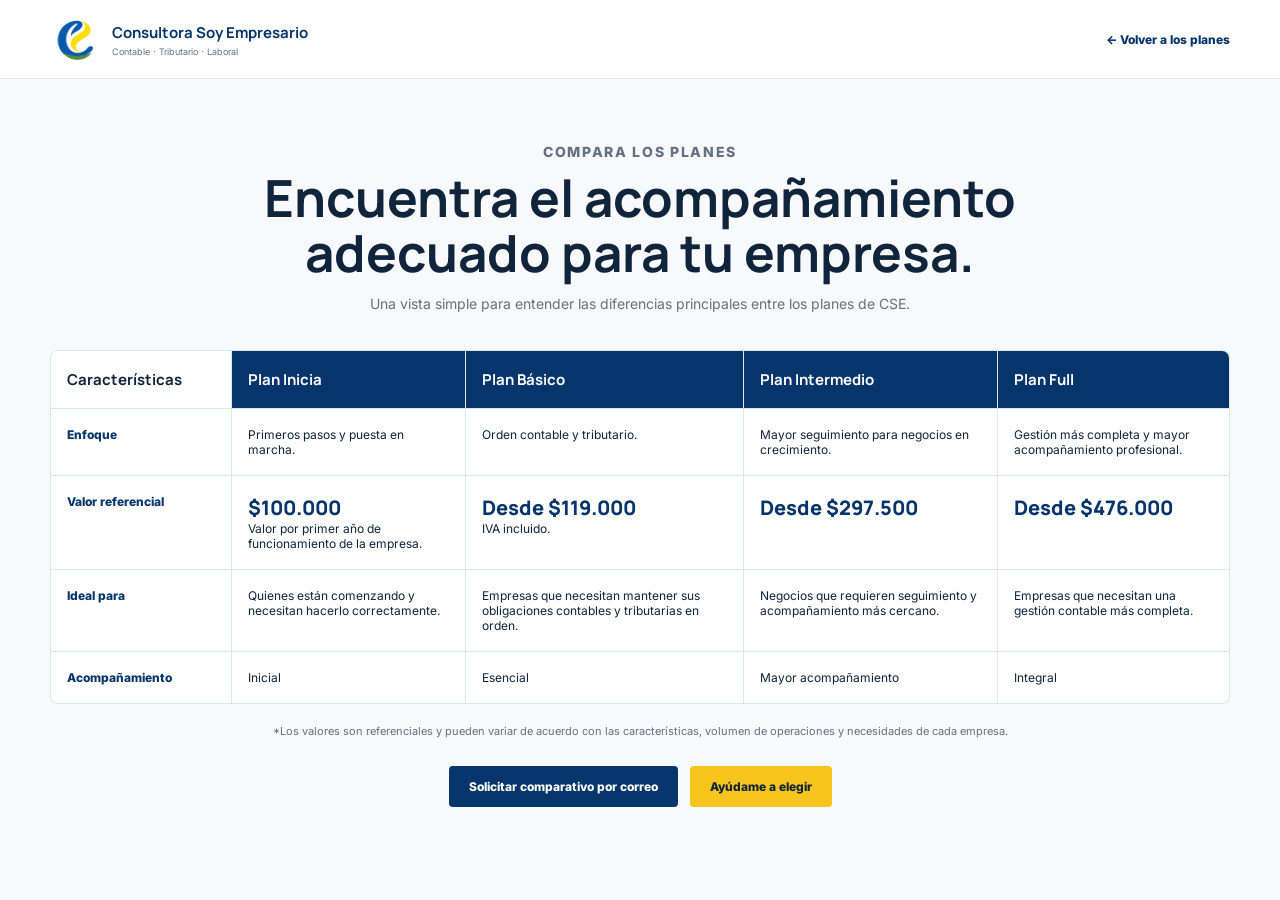
==== comparar-planes.html @ 4777a529 "Crea página de comparación de planes" ====
<!doctype html><html lang="es"><head><meta charset="utf-8"><meta name="viewport" content="width=device-width,initial-scale=1"><meta name="description" content="Comparación de planes de Consultora Soy Empresario."><title>Comparar planes | Consultora Soy Empresario</title><link rel="preconnect" href="https://fonts.googleapis.com"><link rel="preconnect" href="https://fonts.gstatic.com" crossorigin><link href="https://fonts.googleapis.com/css2?family=Inter:wght@400;500;600;700;800&family=Manrope:wght@500;600;700;800&display=swap" rel="stylesheet"><style>:root{--navy:#06356b;--blue:#176db4;--yellow:#f7c51d;--green:#27a457;--ink:#10243b;--muted:#657180;--soft:#f7f9fb;--line:#dfe5eb}*{box-sizing:border-box}body{margin:0;font-family:Inter,sans-serif;color:var(--ink);background:var(--soft)}a{text-decoration:none;color:inherit}.wrap{width:min(1180px,calc(100% - 40px));margin:auto}header{background:#fff;border-bottom:1px solid var(--line)}.nav{min-height:78px;display:flex;align-items:center;justify-content:space-between;gap:20px}.brand{display:flex;align-items:center;gap:10px}.brand img{width:52px;height:52px;object-fit:contain}.brand span{display:flex;flex-direction:column}.brand strong{font-family:Manrope,sans-serif;color:var(--navy);font-size:15px}.brand small{font-size:9px;color:var(--muted);margin-top:3px}.back{font-size:12px;font-weight:800;color:var(--navy)}main{padding:64px 0 80px}.heading{text-align:center;max-width:780px;margin:0 auto 38px}.eyebrow{font-size:10px;font-weight:800;letter-spacing:.12em;color:var(--blue);margin:0 0 10px}.heading h1{font-family:Manrope,sans-serif;font-size:clamp(34px,4vw,52px);line-height:1.08;margin:0 0 14px}.heading p{color:var(--muted);font-size:14px}.table-wrap{overflow:auto;background:#fff;border:1px solid var(--line);border-radius:8px}table{width:100%;border-collapse:collapse;min-width:860px}th,td{padding:18px 16px;border-bottom:1px solid var(--line);border-right:1px solid var(--line);vertical-align:top;font-size:12px}th:last-child,td:last-child{border-right:0}tr:last-child td{border-bottom:0}thead th{background:var(--navy);color:#fff;font-family:Manrope,sans-serif;font-size:15px;text-align:left}thead th:first-child{background:#fff;color:var(--ink)}td:first-child{font-weight:800;color:var(--navy);width:180px}.price{font-family:Manrope,sans-serif;font-size:20px;font-weight:800;color:var(--navy)}.note{font-size:11px;color:var(--muted);margin:20px auto 0;max-width:900px;text-align:center}.actions{display:flex;justify-content:center;gap:12px;margin-top:28px;flex-wrap:wrap}.button{display:inline-flex;align-items:center;justify-content:center;padding:13px 20px;border-radius:4px;background:var(--yellow);font-size:12px;font-weight:800}.button.alt{background:var(--navy);color:#fff}@media(max-width:600px){.brand span{display:none}main{padding:42px 0}.wrap{width:min(100% - 24px,1180px)}} </style></head><body><header><div class="wrap nav"><a class="brand" href="index.html"><img src="assets/brand/IMAGEN%20LOGO%20SIN%20CSE.png" alt="Logo Consultora Soy Empresario"><span><strong>Consultora Soy Empresario</strong><small>Contable · Tributario · Laboral</small></span></a><a class="back" href="index.html#planes">← Volver a los planes</a></div></header><main><div class="wrap"><div class="heading"><p class="eyebrow">COMPARA LOS PLANES</p><h1>Encuentra el acompañamiento adecuado para tu empresa.</h1><p>Una vista simple para entender las diferencias principales entre los planes de CSE.</p></div><div class="table-wrap"><table><thead><tr><th>Características</th><th>Plan Inicia</th><th>Plan Básico</th><th>Plan Intermedio</th><th>Plan Full</th></tr></thead><tbody><tr><td>Enfoque</td><td>Primeros pasos y puesta en marcha.</td><td>Orden contable y tributario.</td><td>Mayor seguimiento para negocios en crecimiento.</td><td>Gestión más completa y mayor acompañamiento profesional.</td></tr><tr><td>Valor referencial</td><td><span class="price">$100.000</span><br>Valor por primer año de funcionamiento de la empresa.</td><td><span class="price">Desde $119.000</span><br>IVA incluido.</td><td><span class="price">Desde $297.500</span></td><td><span class="price">Desde $476.000</span></td></tr><tr><td>Ideal para</td><td>Quienes están comenzando y necesitan hacerlo correctamente.</td><td>Empresas que necesitan mantener sus obligaciones contables y tributarias en orden.</td><td>Negocios que requieren seguimiento y acompañamiento más cercano.</td><td>Empresas que necesitan una gestión contable más completa.</td></tr><tr><td>Acompañamiento</td><td>Inicial</td><td>Esencial</td><td>Mayor acompañamiento</td><td>Integral</td></tr></tbody></table></div><p class="note">*Los valores son referenciales y pueden variar de acuerdo con las características, volumen de operaciones y necesidades de cada empresa.</p><div class="actions"><a class="button alt" href="mailto:cchamorro@consultorasoyempresario.com?subject=Solicitud%20comparativo%20de%20planes%20CSE&body=Hola%20Carla%2C%20quisiera%20recibir%20por%20correo%20la%20comparaci%C3%B3n%20de%20planes%20de%20CSE%20en%20versi%C3%B3n%20imagen.">Solicitar comparativo por correo</a><a class="button" href="https://wa.me/56933864438?text=Hola%20Carla%2C%20revis%C3%A9%20la%20comparaci%C3%B3n%20de%20planes%20y%20quisiera%20orientaci%C3%B3n%20para%20elegir%20el%20m%C3%A1s%20adecuado%20para%20mi%20empresa." target="_blank" rel="noopener">Ayúdame a elegir</a></div></div></main></body></html>
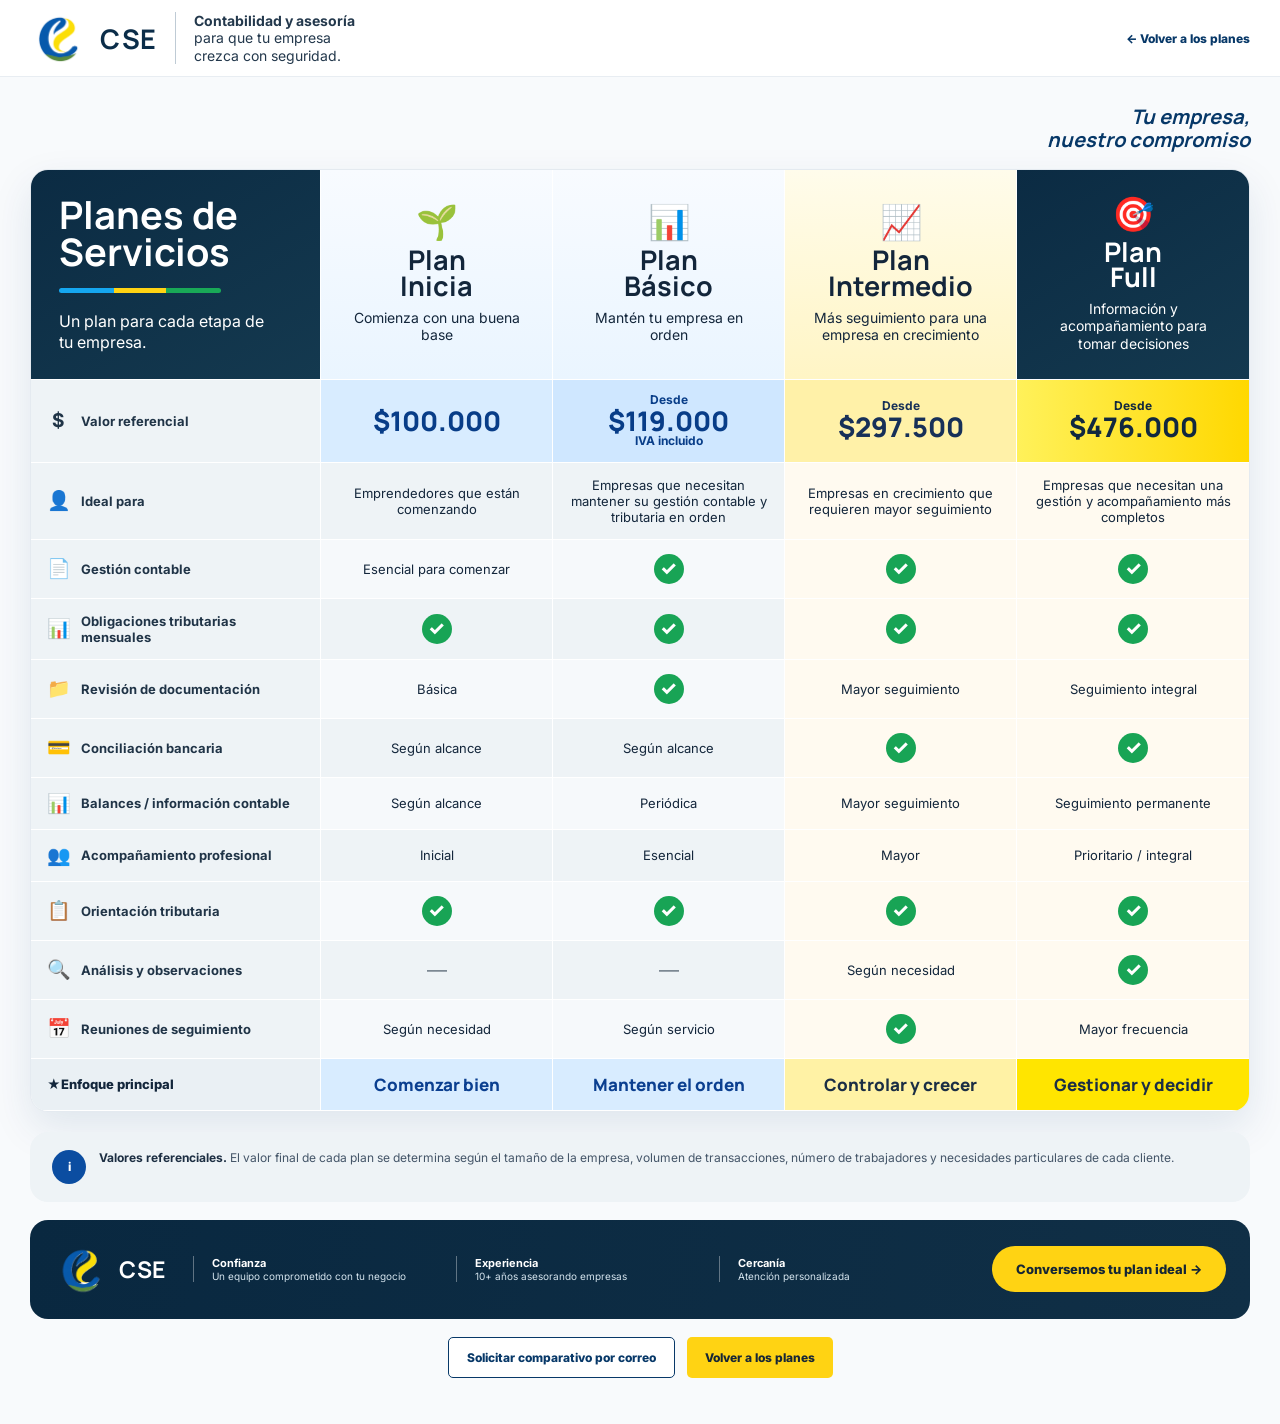
==== commit 34ad822d: "Rediseña comparador de planes según referencia visual" ====
--- a/comparar-planes.html
+++ b/comparar-planes.html
@@ -1 +1 @@
-<!doctype html><html lang="es"><head><meta charset="utf-8"><meta name="viewport" content="width=device-width,initial-scale=1"><meta name="description" content="Comparación de planes de Consultora Soy Empresario."><title>Comparar planes | Consultora Soy Empresario</title><link rel="preconnect" href="https://fonts.googleapis.com"><link rel="preconnect" href="https://fonts.gstatic.com" crossorigin><link href="https://fonts.googleapis.com/css2?family=Inter:wght@400;500;600;700;800&family=Manrope:wght@500;600;700;800&display=swap" rel="stylesheet"><style>:root{--navy:#06356b;--blue:#176db4;--yellow:#f7c51d;--green:#27a457;--ink:#10243b;--muted:#657180;--soft:#f7f9fb;--line:#dfe5eb}*{box-sizing:border-box}body{margin:0;font-family:Inter,sans-serif;color:var(--ink);background:var(--soft)}a{text-decoration:none;color:inherit}.wrap{width:min(1180px,calc(100% - 40px));margin:auto}header{background:#fff;border-bottom:1px solid var(--line)}.nav{min-height:78px;display:flex;align-items:center;justify-content:space-between;gap:20px}.brand{display:flex;align-items:center;gap:10px}.brand img{width:52px;height:52px;object-fit:contain}.brand span{display:flex;flex-direction:column}.brand strong{font-family:Manrope,sans-serif;color:var(--navy);font-size:15px}.brand small{font-size:9px;color:var(--muted);margin-top:3px}.back{font-size:12px;font-weight:800;color:var(--navy)}main{padding:64px 0 80px}.heading{text-align:center;max-width:780px;margin:0 auto 38px}.eyebrow{font-size:10px;font-weight:800;letter-spacing:.12em;color:var(--blue);margin:0 0 10px}.heading h1{font-family:Manrope,sans-serif;font-size:clamp(34px,4vw,52px);line-height:1.08;margin:0 0 14px}.heading p{color:var(--muted);font-size:14px}.table-wrap{overflow:auto;background:#fff;border:1px solid var(--line);border-radius:8px}table{width:100%;border-collapse:collapse;min-width:860px}th,td{padding:18px 16px;border-bottom:1px solid var(--line);border-right:1px solid var(--line);vertical-align:top;font-size:12px}th:last-child,td:last-child{border-right:0}tr:last-child td{border-bottom:0}thead th{background:var(--navy);color:#fff;font-family:Manrope,sans-serif;font-size:15px;text-align:left}thead th:first-child{background:#fff;color:var(--ink)}td:first-child{font-weight:800;color:var(--navy);width:180px}.price{font-family:Manrope,sans-serif;font-size:20px;font-weight:800;color:var(--navy)}.note{font-size:11px;color:var(--muted);margin:20px auto 0;max-width:900px;text-align:center}.actions{display:flex;justify-content:center;gap:12px;margin-top:28px;flex-wrap:wrap}.button{display:inline-flex;align-items:center;justify-content:center;padding:13px 20px;border-radius:4px;background:var(--yellow);font-size:12px;font-weight:800}.button.alt{background:var(--navy);color:#fff}@media(max-width:600px){.brand span{display:none}main{padding:42px 0}.wrap{width:min(100% - 24px,1180px)}} </style></head><body><header><div class="wrap nav"><a class="brand" href="index.html"><img src="assets/brand/IMAGEN%20LOGO%20SIN%20CSE.png" alt="Logo Consultora Soy Empresario"><span><strong>Consultora Soy Empresario</strong><small>Contable · Tributario · Laboral</small></span></a><a class="back" href="index.html#planes">← Volver a los planes</a></div></header><main><div class="wrap"><div class="heading"><p class="eyebrow">COMPARA LOS PLANES</p><h1>Encuentra el acompañamiento adecuado para tu empresa.</h1><p>Una vista simple para entender las diferencias principales entre los planes de CSE.</p></div><div class="table-wrap"><table><thead><tr><th>Características</th><th>Plan Inicia</th><th>Plan Básico</th><th>Plan Intermedio</th><th>Plan Full</th></tr></thead><tbody><tr><td>Enfoque</td><td>Primeros pasos y puesta en marcha.</td><td>Orden contable y tributario.</td><td>Mayor seguimiento para negocios en crecimiento.</td><td>Gestión más completa y mayor acompañamiento profesional.</td></tr><tr><td>Valor referencial</td><td><span class="price">$100.000</span><br>Valor por primer año de funcionamiento de la empresa.</td><td><span class="price">Desde $119.000</span><br>IVA incluido.</td><td><span class="price">Desde $297.500</span></td><td><span class="price">Desde $476.000</span></td></tr><tr><td>Ideal para</td><td>Quienes están comenzando y necesitan hacerlo correctamente.</td><td>Empresas que necesitan mantener sus obligaciones contables y tributarias en orden.</td><td>Negocios que requieren seguimiento y acompañamiento más cercano.</td><td>Empresas que necesitan una gestión contable más completa.</td></tr><tr><td>Acompañamiento</td><td>Inicial</td><td>Esencial</td><td>Mayor acompañamiento</td><td>Integral</td></tr></tbody></table></div><p class="note">*Los valores son referenciales y pueden variar de acuerdo con las características, volumen de operaciones y necesidades de cada empresa.</p><div class="actions"><a class="button alt" href="mailto:cchamorro@consultorasoyempresario.com?subject=Solicitud%20comparativo%20de%20planes%20CSE&body=Hola%20Carla%2C%20quisiera%20recibir%20por%20correo%20la%20comparaci%C3%B3n%20de%20planes%20de%20CSE%20en%20versi%C3%B3n%20imagen.">Solicitar comparativo por correo</a><a class="button" href="https://wa.me/56933864438?text=Hola%20Carla%2C%20revis%C3%A9%20la%20comparaci%C3%B3n%20de%20planes%20y%20quisiera%20orientaci%C3%B3n%20para%20elegir%20el%20m%C3%A1s%20adecuado%20para%20mi%20empresa." target="_blank" rel="noopener">Ayúdame a elegir</a></div></div></main></body></html>+<!doctype html><html lang="es"><head><meta charset="utf-8"><meta name="viewport" content="width=device-width,initial-scale=1"><meta name="description" content="Comparación de planes de Consultora Soy Empresario."><title>Comparar planes | Consultora Soy Empresario</title><link rel="preconnect" href="https://fonts.googleapis.com"><link rel="preconnect" href="https://fonts.gstatic.com" crossorigin><link href="https://fonts.googleapis.com/css2?family=Inter:wght@400;500;600;700;800&family=Manrope:wght@500;600;700;800&display=swap" rel="stylesheet"><style>:root{--navy:#073868;--navy2:#0b2d49;--blue:#1b78c3;--yellow:#ffd313;--green:#18a455;--ink:#13263b;--muted:#657180;--soft:#f4f7fa;--line:#dfe6ec}*{box-sizing:border-box}body{margin:0;font-family:Inter,sans-serif;color:var(--ink);background:#f8fafc}a{text-decoration:none;color:inherit}.wrap{width:min(1220px,calc(100% - 32px));margin:auto}.topbar{background:#fff;border-bottom:1px solid #e8edf2}.nav{min-height:76px;display:flex;align-items:center;justify-content:space-between;gap:20px}.brand{display:flex;align-items:center;gap:12px}.brand img{width:58px;height:58px;object-fit:contain}.brand-copy{display:flex;align-items:center;gap:18px}.brand-copy strong{font-family:Manrope,sans-serif;font-size:27px;color:var(--navy2);letter-spacing:.02em}.tagline{padding-left:18px;border-left:1px solid #bfcbd5;font-size:14px;line-height:1.25;color:#23384c}.back{font-size:12px;font-weight:800;color:var(--navy)}main{padding:28px 0 46px}.hero-line{display:flex;align-items:flex-end;justify-content:space-between;gap:24px;margin-bottom:18px}.hero-line h1{font-family:Manrope,sans-serif;font-size:clamp(34px,4vw,54px);line-height:.98;margin:0;color:#fff}.hero-line p{margin:8px 0 0;color:#eef6fb;max-width:320px;font-size:14px}.quote{font-family:Manrope,sans-serif;font-weight:700;font-size:20px;line-height:1.15;text-align:right;color:var(--navy);font-style:italic}.compare-shell{background:#fff;border-radius:18px;overflow:hidden;box-shadow:0 16px 40px rgba(7,56,104,.10);border:1px solid #e4eaf0}.compare-grid{display:grid;grid-template-columns:290px repeat(4,1fr);min-width:1080px}.cell{padding:14px 16px;border-right:1px solid #fff;border-bottom:1px solid #fff;display:flex;align-items:center;min-height:50px;background:#f6f9fb;font-size:13px}.cell:nth-child(5n){border-right:0}.head-side{background:linear-gradient(150deg,#0b2b43,#14394f);color:#fff;min-height:208px;align-items:flex-start;flex-direction:column;justify-content:center;padding:26px 28px}.head-side h2{font-family:Manrope,sans-serif;font-size:38px;line-height:.98;margin:0 0 18px}.accent-line{height:5px;width:162px;background:linear-gradient(90deg,#15a7f0 0 34%,#ffd313 34% 66%,#19a957 66%);border-radius:4px;margin-bottom:18px}.head-side p{font-size:16px;line-height:1.3;margin:0;max-width:210px}.plan-head{min-height:208px;flex-direction:column;text-align:center;justify-content:center;padding:20px;background:linear-gradient(#f8fbff,#eaf5ff)}.plan-head.intermediate{background:linear-gradient(#fffceb,#fff5c5)}.plan-head.full{background:linear-gradient(150deg,#0b2b43,#14394f);color:#fff}.plan-icon{font-size:34px;line-height:1;margin-bottom:8px}.plan-head h3{font-family:Manrope,sans-serif;font-size:27px;line-height:.95;margin:0 0 10px}.plan-head p{margin:0;font-size:14px;line-height:1.25;max-width:180px}.label{font-weight:700;background:#eef3f6;color:#203447;gap:12px}.label .ico{font-size:19px;width:22px;text-align:center}.value{justify-content:center;text-align:center;font-family:Manrope,sans-serif;font-size:27px;font-weight:800;color:#083d88;background:#d8ecff;line-height:1.05}.value.basic{background:#cfe7ff}.value.intermediate{background:#fff1a8;color:#173058}.value.full{background:linear-gradient(90deg,#fff15a,#ffd800);color:#11283f}.value small{font-family:Inter,sans-serif;font-size:12px;font-weight:700;display:block}.center{text-align:center;justify-content:center}.check{display:inline-grid;place-items:center;width:30px;height:30px;border-radius:50%;background:var(--green);color:#fff;font-size:19px;font-weight:800}.muted-dash{font-size:20px;color:#73808b}.row-alt{background:#eef3f6}.row-warm{background:#fffaf0}.focus-label{font-weight:800;background:#eaf0f4}.focus{justify-content:center;text-align:center;font-family:Manrope,sans-serif;font-size:17px;font-weight:800;background:#d8ecff;color:#0b3f90}.focus.intermediate{background:#fff2a5;color:#1b2e45}.focus.full{background:#ffe500;color:#1b2e45}.scroll{overflow-x:auto}.note-box{margin-top:20px;background:#eef3f6;border-radius:18px;padding:18px 22px;display:flex;align-items:flex-start;gap:13px;font-size:12px;color:#445568}.note-icon{width:34px;height:34px;border-radius:50%;background:#0b4da1;color:#fff;display:grid;place-items:center;font-weight:800;flex:0 0 auto}.note-box strong{color:#1c2e42}.bottom-band{margin-top:18px;background:linear-gradient(100deg,#092840,#102f46);border-radius:18px;padding:22px 24px;color:#fff;display:grid;grid-template-columns:auto 1fr auto;gap:28px;align-items:center}.bottom-brand{display:flex;align-items:center;gap:10px}.bottom-brand img{width:55px;height:55px;object-fit:contain}.bottom-brand b{font-family:Manrope,sans-serif;font-size:23px}.trust{display:grid;grid-template-columns:repeat(3,1fr);gap:18px}.trust div{padding-left:18px;border-left:1px solid rgba(255,255,255,.35)}.trust strong{display:block;font-size:11px}.trust span{display:block;font-size:10px;color:#d5e4ee}.cta{display:inline-flex;align-items:center;justify-content:center;background:var(--yellow);color:#152635;font-weight:800;border-radius:28px;padding:15px 24px;font-size:13px;white-space:nowrap}.actions{display:flex;justify-content:center;gap:12px;margin-top:18px;flex-wrap:wrap}.action{display:inline-flex;align-items:center;justify-content:center;border-radius:5px;padding:12px 18px;font-size:12px;font-weight:800}.action.alt{background:#fff;border:1px solid var(--navy);color:var(--navy)}.action.primary{background:var(--yellow);color:#172636}@media(max-width:900px){.brand-copy .tagline{display:none}.quote{display:none}.bottom-band{grid-template-columns:1fr}.trust{grid-template-columns:1fr}.trust div{border-left:0;padding-left:0}.cta{width:100%}}@media(max-width:600px){.wrap{width:min(100% - 20px,1220px)}.brand-copy strong{font-size:19px}.brand img{width:46px;height:46px}.back{font-size:10px}.head-side h2{font-size:32px}.bottom-band{padding:18px}}</style></head><body><header class="topbar"><div class="wrap nav"><a class="brand" href="index.html"><img src="assets/brand/IMAGEN%20LOGO%20SIN%20CSE.png" alt="Logo Consultora Soy Empresario"><div class="brand-copy"><strong>CSE</strong><span class="tagline"><b>Contabilidad y asesoría</b><br>para que tu empresa<br>crezca con seguridad.</span></div></a><a class="back" href="index.html#planes">← Volver a los planes</a></div></header><main><div class="wrap"><div class="hero-line"><div></div><div class="quote">Tu empresa,<br>nuestro compromiso</div></div><div class="compare-shell"><div class="scroll"><div class="compare-grid"><div class="cell head-side"><h2>Planes de<br>Servicios</h2><div class="accent-line"></div><p>Un plan para cada etapa de tu empresa.</p></div><div class="cell plan-head"><div class="plan-icon">🌱</div><h3>Plan<br>Inicia</h3><p>Comienza con una buena base</p></div><div class="cell plan-head"><div class="plan-icon">📊</div><h3>Plan<br>Básico</h3><p>Mantén tu empresa en orden</p></div><div class="cell plan-head intermediate"><div class="plan-icon">📈</div><h3>Plan<br>Intermedio</h3><p>Más seguimiento para una empresa en crecimiento</p></div><div class="cell plan-head full"><div class="plan-icon">🎯</div><h3>Plan<br>Full</h3><p>Información y acompañamiento para tomar decisiones</p></div><div class="cell label"><span class="ico">$</span>Valor referencial</div><div class="cell value">$100.000</div><div class="cell value basic"><span><small>Desde</small>$119.000<small>IVA incluido</small></span></div><div class="cell value intermediate"><span><small>Desde</small>$297.500</span></div><div class="cell value full"><span><small>Desde</small>$476.000</span></div><div class="cell label row-alt"><span class="ico">👤</span>Ideal para</div><div class="cell center row-alt">Emprendedores que están comenzando</div><div class="cell center row-alt">Empresas que necesitan mantener su gestión contable y tributaria en orden</div><div class="cell center row-warm">Empresas en crecimiento que requieren mayor seguimiento</div><div class="cell center row-warm">Empresas que necesitan una gestión y acompañamiento más completos</div><div class="cell label"><span class="ico">📄</span>Gestión contable</div><div class="cell center">Esencial para comenzar</div><div class="cell center"><span class="check">✓</span></div><div class="cell center row-warm"><span class="check">✓</span></div><div class="cell center row-warm"><span class="check">✓</span></div><div class="cell label row-alt"><span class="ico">📊</span>Obligaciones tributarias mensuales</div><div class="cell center row-alt"><span class="check">✓</span></div><div class="cell center row-alt"><span class="check">✓</span></div><div class="cell center row-warm"><span class="check">✓</span></div><div class="cell center row-warm"><span class="check">✓</span></div><div class="cell label"><span class="ico">📁</span>Revisión de documentación</div><div class="cell center">Básica</div><div class="cell center"><span class="check">✓</span></div><div class="cell center row-warm">Mayor seguimiento</div><div class="cell center row-warm">Seguimiento integral</div><div class="cell label row-alt"><span class="ico">💳</span>Conciliación bancaria</div><div class="cell center row-alt">Según alcance</div><div class="cell center row-alt">Según alcance</div><div class="cell center row-warm"><span class="check">✓</span></div><div class="cell center row-warm"><span class="check">✓</span></div><div class="cell label"><span class="ico">📊</span>Balances / información contable</div><div class="cell center">Según alcance</div><div class="cell center">Periódica</div><div class="cell center row-warm">Mayor seguimiento</div><div class="cell center row-warm">Seguimiento permanente</div><div class="cell label row-alt"><span class="ico">👥</span>Acompañamiento profesional</div><div class="cell center row-alt">Inicial</div><div class="cell center row-alt">Esencial</div><div class="cell center row-warm">Mayor</div><div class="cell center row-warm">Prioritario / integral</div><div class="cell label"><span class="ico">📋</span>Orientación tributaria</div><div class="cell center"><span class="check">✓</span></div><div class="cell center"><span class="check">✓</span></div><div class="cell center row-warm"><span class="check">✓</span></div><div class="cell center row-warm"><span class="check">✓</span></div><div class="cell label row-alt"><span class="ico">🔍</span>Análisis y observaciones</div><div class="cell center row-alt"><span class="muted-dash">—</span></div><div class="cell center row-alt"><span class="muted-dash">—</span></div><div class="cell center row-warm">Según necesidad</div><div class="cell center row-warm"><span class="check">✓</span></div><div class="cell label"><span class="ico">📅</span>Reuniones de seguimiento</div><div class="cell center">Según necesidad</div><div class="cell center">Según servicio</div><div class="cell center row-warm"><span class="check">✓</span></div><div class="cell center row-warm">Mayor frecuencia</div><div class="cell focus-label"><span class="ico">★</span>Enfoque principal</div><div class="cell focus">Comenzar bien</div><div class="cell focus">Mantener el orden</div><div class="cell focus intermediate">Controlar y crecer</div><div class="cell focus full">Gestionar y decidir</div></div></div></div><div class="note-box"><div class="note-icon">i</div><div><strong>Valores referenciales.</strong> El valor final de cada plan se determina según el tamaño de la empresa, volumen de transacciones, número de trabajadores y necesidades particulares de cada cliente.</div></div><div class="bottom-band"><div class="bottom-brand"><img src="assets/brand/IMAGEN%20LOGO%20SIN%20CSE.png" alt="CSE"><b>CSE</b></div><div class="trust"><div><strong>Confianza</strong><span>Un equipo comprometido con tu negocio</span></div><div><strong>Experiencia</strong><span>10+ años asesorando empresas</span></div><div><strong>Cercanía</strong><span>Atención personalizada</span></div></div><a class="cta" href="https://wa.me/56933864438?text=Hola%20Carla%2C%20revis%C3%A9%20la%20comparaci%C3%B3n%20de%20planes%20y%20quisiera%20conversar%20sobre%20cu%C3%A1l%20es%20el%20m%C3%A1s%20adecuado%20para%20mi%20empresa." target="_blank" rel="noopener">Conversemos tu plan ideal →</a></div><div class="actions"><a class="action alt" href="mailto:cchamorro@consultorasoyempresario.com?subject=Solicitud%20comparativo%20de%20planes%20CSE&body=Hola%20Carla%2C%20quisiera%20recibir%20por%20correo%20la%20comparaci%C3%B3n%20de%20planes%20de%20CSE%20en%20versi%C3%B3n%20imagen.">Solicitar comparativo por correo</a><a class="action primary" href="index.html#planes">Volver a los planes</a></div></div></main></body></html>
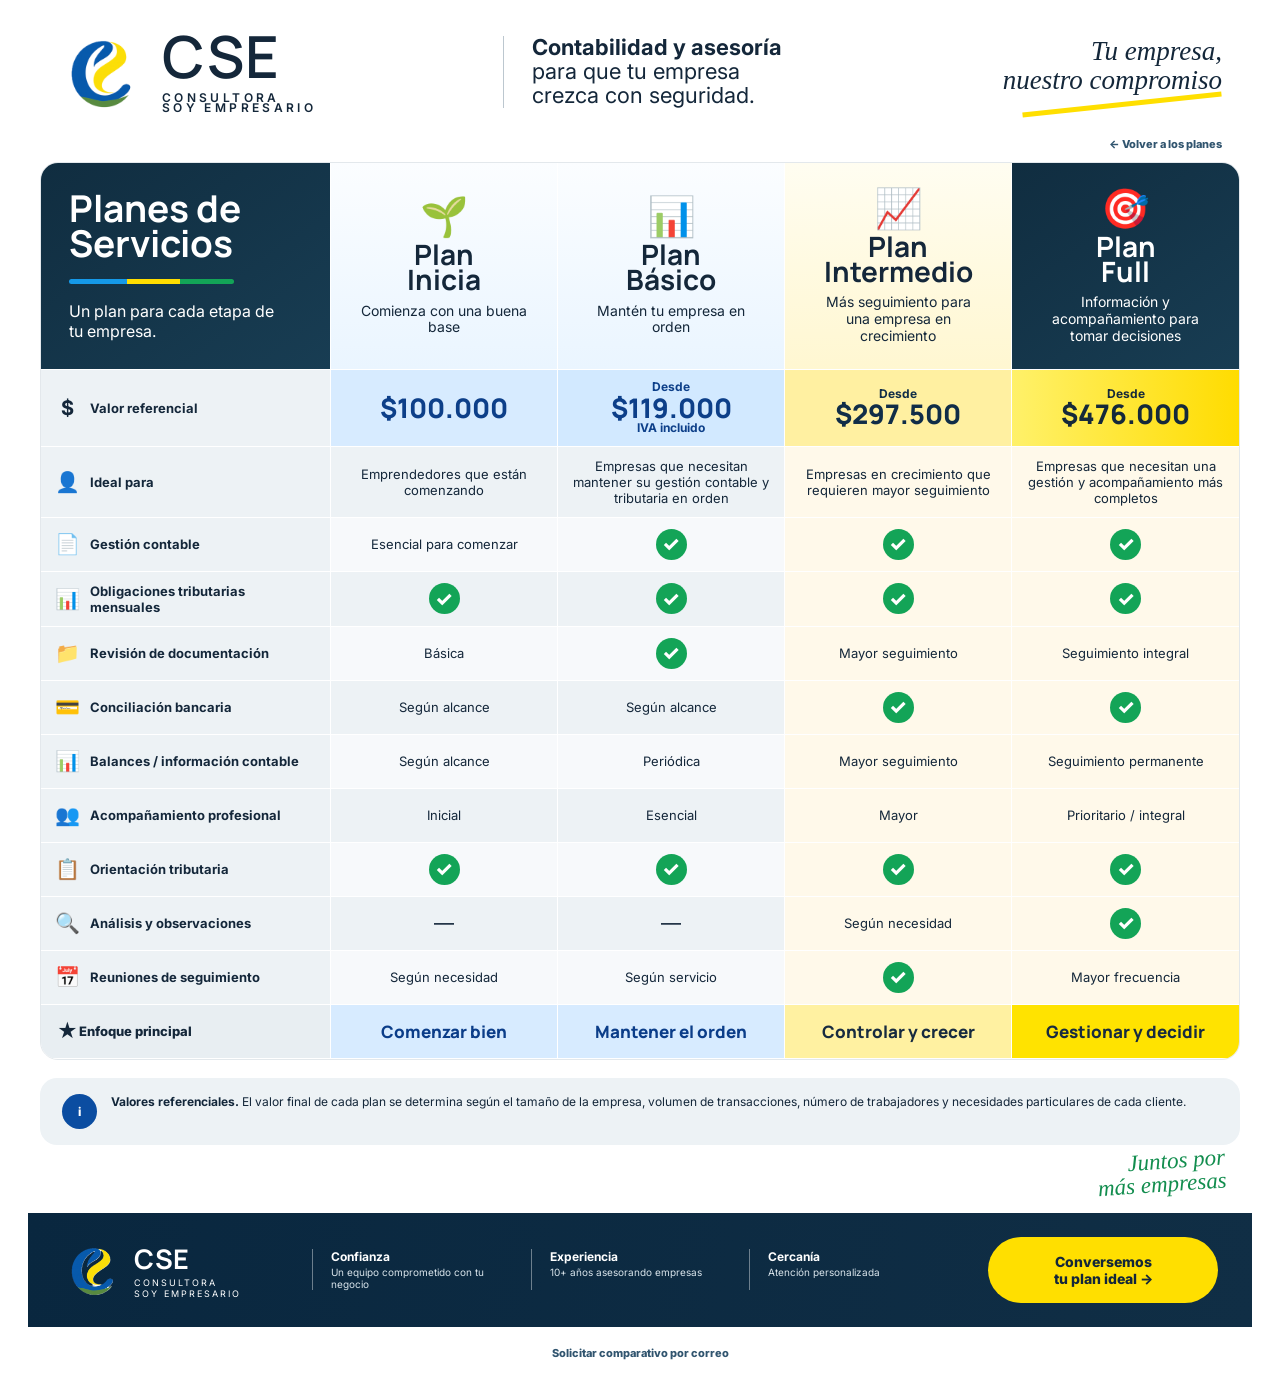
==== commit 4fd0513a: "Ajusta comparador para replicar referencia visual" ====
--- a/comparar-planes.html
+++ b/comparar-planes.html
@@ -1 +1 @@
-<!doctype html><html lang="es"><head><meta charset="utf-8"><meta name="viewport" content="width=device-width,initial-scale=1"><meta name="description" content="Comparación de planes de Consultora Soy Empresario."><title>Comparar planes | Consultora Soy Empresario</title><link rel="preconnect" href="https://fonts.googleapis.com"><link rel="preconnect" href="https://fonts.gstatic.com" crossorigin><link href="https://fonts.googleapis.com/css2?family=Inter:wght@400;500;600;700;800&family=Manrope:wght@500;600;700;800&display=swap" rel="stylesheet"><style>:root{--navy:#073868;--navy2:#0b2d49;--blue:#1b78c3;--yellow:#ffd313;--green:#18a455;--ink:#13263b;--muted:#657180;--soft:#f4f7fa;--line:#dfe6ec}*{box-sizing:border-box}body{margin:0;font-family:Inter,sans-serif;color:var(--ink);background:#f8fafc}a{text-decoration:none;color:inherit}.wrap{width:min(1220px,calc(100% - 32px));margin:auto}.topbar{background:#fff;border-bottom:1px solid #e8edf2}.nav{min-height:76px;display:flex;align-items:center;justify-content:space-between;gap:20px}.brand{display:flex;align-items:center;gap:12px}.brand img{width:58px;height:58px;object-fit:contain}.brand-copy{display:flex;align-items:center;gap:18px}.brand-copy strong{font-family:Manrope,sans-serif;font-size:27px;color:var(--navy2);letter-spacing:.02em}.tagline{padding-left:18px;border-left:1px solid #bfcbd5;font-size:14px;line-height:1.25;color:#23384c}.back{font-size:12px;font-weight:800;color:var(--navy)}main{padding:28px 0 46px}.hero-line{display:flex;align-items:flex-end;justify-content:space-between;gap:24px;margin-bottom:18px}.hero-line h1{font-family:Manrope,sans-serif;font-size:clamp(34px,4vw,54px);line-height:.98;margin:0;color:#fff}.hero-line p{margin:8px 0 0;color:#eef6fb;max-width:320px;font-size:14px}.quote{font-family:Manrope,sans-serif;font-weight:700;font-size:20px;line-height:1.15;text-align:right;color:var(--navy);font-style:italic}.compare-shell{background:#fff;border-radius:18px;overflow:hidden;box-shadow:0 16px 40px rgba(7,56,104,.10);border:1px solid #e4eaf0}.compare-grid{display:grid;grid-template-columns:290px repeat(4,1fr);min-width:1080px}.cell{padding:14px 16px;border-right:1px solid #fff;border-bottom:1px solid #fff;display:flex;align-items:center;min-height:50px;background:#f6f9fb;font-size:13px}.cell:nth-child(5n){border-right:0}.head-side{background:linear-gradient(150deg,#0b2b43,#14394f);color:#fff;min-height:208px;align-items:flex-start;flex-direction:column;justify-content:center;padding:26px 28px}.head-side h2{font-family:Manrope,sans-serif;font-size:38px;line-height:.98;margin:0 0 18px}.accent-line{height:5px;width:162px;background:linear-gradient(90deg,#15a7f0 0 34%,#ffd313 34% 66%,#19a957 66%);border-radius:4px;margin-bottom:18px}.head-side p{font-size:16px;line-height:1.3;margin:0;max-width:210px}.plan-head{min-height:208px;flex-direction:column;text-align:center;justify-content:center;padding:20px;background:linear-gradient(#f8fbff,#eaf5ff)}.plan-head.intermediate{background:linear-gradient(#fffceb,#fff5c5)}.plan-head.full{background:linear-gradient(150deg,#0b2b43,#14394f);color:#fff}.plan-icon{font-size:34px;line-height:1;margin-bottom:8px}.plan-head h3{font-family:Manrope,sans-serif;font-size:27px;line-height:.95;margin:0 0 10px}.plan-head p{margin:0;font-size:14px;line-height:1.25;max-width:180px}.label{font-weight:700;background:#eef3f6;color:#203447;gap:12px}.label .ico{font-size:19px;width:22px;text-align:center}.value{justify-content:center;text-align:center;font-family:Manrope,sans-serif;font-size:27px;font-weight:800;color:#083d88;background:#d8ecff;line-height:1.05}.value.basic{background:#cfe7ff}.value.intermediate{background:#fff1a8;color:#173058}.value.full{background:linear-gradient(90deg,#fff15a,#ffd800);color:#11283f}.value small{font-family:Inter,sans-serif;font-size:12px;font-weight:700;display:block}.center{text-align:center;justify-content:center}.check{display:inline-grid;place-items:center;width:30px;height:30px;border-radius:50%;background:var(--green);color:#fff;font-size:19px;font-weight:800}.muted-dash{font-size:20px;color:#73808b}.row-alt{background:#eef3f6}.row-warm{background:#fffaf0}.focus-label{font-weight:800;background:#eaf0f4}.focus{justify-content:center;text-align:center;font-family:Manrope,sans-serif;font-size:17px;font-weight:800;background:#d8ecff;color:#0b3f90}.focus.intermediate{background:#fff2a5;color:#1b2e45}.focus.full{background:#ffe500;color:#1b2e45}.scroll{overflow-x:auto}.note-box{margin-top:20px;background:#eef3f6;border-radius:18px;padding:18px 22px;display:flex;align-items:flex-start;gap:13px;font-size:12px;color:#445568}.note-icon{width:34px;height:34px;border-radius:50%;background:#0b4da1;color:#fff;display:grid;place-items:center;font-weight:800;flex:0 0 auto}.note-box strong{color:#1c2e42}.bottom-band{margin-top:18px;background:linear-gradient(100deg,#092840,#102f46);border-radius:18px;padding:22px 24px;color:#fff;display:grid;grid-template-columns:auto 1fr auto;gap:28px;align-items:center}.bottom-brand{display:flex;align-items:center;gap:10px}.bottom-brand img{width:55px;height:55px;object-fit:contain}.bottom-brand b{font-family:Manrope,sans-serif;font-size:23px}.trust{display:grid;grid-template-columns:repeat(3,1fr);gap:18px}.trust div{padding-left:18px;border-left:1px solid rgba(255,255,255,.35)}.trust strong{display:block;font-size:11px}.trust span{display:block;font-size:10px;color:#d5e4ee}.cta{display:inline-flex;align-items:center;justify-content:center;background:var(--yellow);color:#152635;font-weight:800;border-radius:28px;padding:15px 24px;font-size:13px;white-space:nowrap}.actions{display:flex;justify-content:center;gap:12px;margin-top:18px;flex-wrap:wrap}.action{display:inline-flex;align-items:center;justify-content:center;border-radius:5px;padding:12px 18px;font-size:12px;font-weight:800}.action.alt{background:#fff;border:1px solid var(--navy);color:var(--navy)}.action.primary{background:var(--yellow);color:#172636}@media(max-width:900px){.brand-copy .tagline{display:none}.quote{display:none}.bottom-band{grid-template-columns:1fr}.trust{grid-template-columns:1fr}.trust div{border-left:0;padding-left:0}.cta{width:100%}}@media(max-width:600px){.wrap{width:min(100% - 20px,1220px)}.brand-copy strong{font-size:19px}.brand img{width:46px;height:46px}.back{font-size:10px}.head-side h2{font-size:32px}.bottom-band{padding:18px}}</style></head><body><header class="topbar"><div class="wrap nav"><a class="brand" href="index.html"><img src="assets/brand/IMAGEN%20LOGO%20SIN%20CSE.png" alt="Logo Consultora Soy Empresario"><div class="brand-copy"><strong>CSE</strong><span class="tagline"><b>Contabilidad y asesoría</b><br>para que tu empresa<br>crezca con seguridad.</span></div></a><a class="back" href="index.html#planes">← Volver a los planes</a></div></header><main><div class="wrap"><div class="hero-line"><div></div><div class="quote">Tu empresa,<br>nuestro compromiso</div></div><div class="compare-shell"><div class="scroll"><div class="compare-grid"><div class="cell head-side"><h2>Planes de<br>Servicios</h2><div class="accent-line"></div><p>Un plan para cada etapa de tu empresa.</p></div><div class="cell plan-head"><div class="plan-icon">🌱</div><h3>Plan<br>Inicia</h3><p>Comienza con una buena base</p></div><div class="cell plan-head"><div class="plan-icon">📊</div><h3>Plan<br>Básico</h3><p>Mantén tu empresa en orden</p></div><div class="cell plan-head intermediate"><div class="plan-icon">📈</div><h3>Plan<br>Intermedio</h3><p>Más seguimiento para una empresa en crecimiento</p></div><div class="cell plan-head full"><div class="plan-icon">🎯</div><h3>Plan<br>Full</h3><p>Información y acompañamiento para tomar decisiones</p></div><div class="cell label"><span class="ico">$</span>Valor referencial</div><div class="cell value">$100.000</div><div class="cell value basic"><span><small>Desde</small>$119.000<small>IVA incluido</small></span></div><div class="cell value intermediate"><span><small>Desde</small>$297.500</span></div><div class="cell value full"><span><small>Desde</small>$476.000</span></div><div class="cell label row-alt"><span class="ico">👤</span>Ideal para</div><div class="cell center row-alt">Emprendedores que están comenzando</div><div class="cell center row-alt">Empresas que necesitan mantener su gestión contable y tributaria en orden</div><div class="cell center row-warm">Empresas en crecimiento que requieren mayor seguimiento</div><div class="cell center row-warm">Empresas que necesitan una gestión y acompañamiento más completos</div><div class="cell label"><span class="ico">📄</span>Gestión contable</div><div class="cell center">Esencial para comenzar</div><div class="cell center"><span class="check">✓</span></div><div class="cell center row-warm"><span class="check">✓</span></div><div class="cell center row-warm"><span class="check">✓</span></div><div class="cell label row-alt"><span class="ico">📊</span>Obligaciones tributarias mensuales</div><div class="cell center row-alt"><span class="check">✓</span></div><div class="cell center row-alt"><span class="check">✓</span></div><div class="cell center row-warm"><span class="check">✓</span></div><div class="cell center row-warm"><span class="check">✓</span></div><div class="cell label"><span class="ico">📁</span>Revisión de documentación</div><div class="cell center">Básica</div><div class="cell center"><span class="check">✓</span></div><div class="cell center row-warm">Mayor seguimiento</div><div class="cell center row-warm">Seguimiento integral</div><div class="cell label row-alt"><span class="ico">💳</span>Conciliación bancaria</div><div class="cell center row-alt">Según alcance</div><div class="cell center row-alt">Según alcance</div><div class="cell center row-warm"><span class="check">✓</span></div><div class="cell center row-warm"><span class="check">✓</span></div><div class="cell label"><span class="ico">📊</span>Balances / información contable</div><div class="cell center">Según alcance</div><div class="cell center">Periódica</div><div class="cell center row-warm">Mayor seguimiento</div><div class="cell center row-warm">Seguimiento permanente</div><div class="cell label row-alt"><span class="ico">👥</span>Acompañamiento profesional</div><div class="cell center row-alt">Inicial</div><div class="cell center row-alt">Esencial</div><div class="cell center row-warm">Mayor</div><div class="cell center row-warm">Prioritario / integral</div><div class="cell label"><span class="ico">📋</span>Orientación tributaria</div><div class="cell center"><span class="check">✓</span></div><div class="cell center"><span class="check">✓</span></div><div class="cell center row-warm"><span class="check">✓</span></div><div class="cell center row-warm"><span class="check">✓</span></div><div class="cell label row-alt"><span class="ico">🔍</span>Análisis y observaciones</div><div class="cell center row-alt"><span class="muted-dash">—</span></div><div class="cell center row-alt"><span class="muted-dash">—</span></div><div class="cell center row-warm">Según necesidad</div><div class="cell center row-warm"><span class="check">✓</span></div><div class="cell label"><span class="ico">📅</span>Reuniones de seguimiento</div><div class="cell center">Según necesidad</div><div class="cell center">Según servicio</div><div class="cell center row-warm"><span class="check">✓</span></div><div class="cell center row-warm">Mayor frecuencia</div><div class="cell focus-label"><span class="ico">★</span>Enfoque principal</div><div class="cell focus">Comenzar bien</div><div class="cell focus">Mantener el orden</div><div class="cell focus intermediate">Controlar y crecer</div><div class="cell focus full">Gestionar y decidir</div></div></div></div><div class="note-box"><div class="note-icon">i</div><div><strong>Valores referenciales.</strong> El valor final de cada plan se determina según el tamaño de la empresa, volumen de transacciones, número de trabajadores y necesidades particulares de cada cliente.</div></div><div class="bottom-band"><div class="bottom-brand"><img src="assets/brand/IMAGEN%20LOGO%20SIN%20CSE.png" alt="CSE"><b>CSE</b></div><div class="trust"><div><strong>Confianza</strong><span>Un equipo comprometido con tu negocio</span></div><div><strong>Experiencia</strong><span>10+ años asesorando empresas</span></div><div><strong>Cercanía</strong><span>Atención personalizada</span></div></div><a class="cta" href="https://wa.me/56933864438?text=Hola%20Carla%2C%20revis%C3%A9%20la%20comparaci%C3%B3n%20de%20planes%20y%20quisiera%20conversar%20sobre%20cu%C3%A1l%20es%20el%20m%C3%A1s%20adecuado%20para%20mi%20empresa." target="_blank" rel="noopener">Conversemos tu plan ideal →</a></div><div class="actions"><a class="action alt" href="mailto:cchamorro@consultorasoyempresario.com?subject=Solicitud%20comparativo%20de%20planes%20CSE&body=Hola%20Carla%2C%20quisiera%20recibir%20por%20correo%20la%20comparaci%C3%B3n%20de%20planes%20de%20CSE%20en%20versi%C3%B3n%20imagen.">Solicitar comparativo por correo</a><a class="action primary" href="index.html#planes">Volver a los planes</a></div></div></main></body></html>+<!doctype html><html lang="es"><head><meta charset="utf-8"><meta name="viewport" content="width=device-width,initial-scale=1"><meta name="description" content="Comparación de planes de Consultora Soy Empresario."><title>Comparar planes | Consultora Soy Empresario</title><link rel="preconnect" href="https://fonts.googleapis.com"><link rel="preconnect" href="https://fonts.gstatic.com" crossorigin><link href="https://fonts.googleapis.com/css2?family=Inter:wght@400;500;600;700;800&family=Manrope:wght@500;600;700;800&display=swap" rel="stylesheet"><style>:root{--navy:#092d48;--navy2:#0f324a;--blue:#1475c8;--yellow:#ffdf00;--green:#13a457;--ink:#14273a;--muted:#607083;--line:#dce4ea;--ice:#edf3f7;--warm:#fff9e7}*{box-sizing:border-box}html,body{margin:0}body{font-family:Inter,sans-serif;color:var(--ink);background:#fff}.page{width:min(1200px,calc(100% - 24px));margin:0 auto;padding:24px 0 0}.top{display:grid;grid-template-columns:1.15fr 1fr .9fr;align-items:center;gap:24px;padding:4px 18px 22px}.brand{display:flex;align-items:center;gap:16px}.brand img{width:88px;height:88px;object-fit:contain}.brand-word{font-family:Manrope,sans-serif;font-size:58px;line-height:.85;font-weight:600;letter-spacing:.02em}.brand-word small{display:block;font-family:Inter,sans-serif;font-size:12px;letter-spacing:.28em;margin-top:13px}.claim{border-left:1px solid #bcc7cf;padding-left:28px;font-size:22px;line-height:1.08}.claim strong{display:block}.script{text-align:right;font-family:Georgia,serif;font-style:italic;font-size:27px;line-height:1.05}.script:after{content:"";display:block;width:200px;height:5px;background:var(--yellow);margin:8px 0 0 auto;transform:rotate(-6deg)}.backline{text-align:right;margin:-6px 18px 10px}.backline a{font-size:11px;font-weight:800;color:#31556f;text-decoration:none}.board{border-radius:18px;overflow:hidden;border:1px solid #e3e8ec}.grid{display:grid;grid-template-columns:290px repeat(4,1fr);min-width:1080px}.c{min-height:54px;padding:11px 14px;border-right:1px solid #fff;border-bottom:1px solid #fff;display:flex;align-items:center;font-size:13px;background:#f7f9fb}.c:nth-child(5n){border-right:0}.hero-side{min-height:207px;background:linear-gradient(145deg,#102d40,#183d53);color:#fff;display:block;padding:28px}.hero-side h1{font-family:Manrope,sans-serif;font-size:37px;line-height:.95;margin:0 0 18px}.stripe{width:165px;height:5px;background:linear-gradient(90deg,#1599e8 0 35%,#ffdd00 35% 67%,#13a457 67%);border-radius:99px;margin-bottom:17px}.hero-side p{font-size:16px;line-height:1.25;margin:0;max-width:210px}.planhead{min-height:207px;display:flex;flex-direction:column;justify-content:center;text-align:center;background:linear-gradient(#fbfdff,#eaf5ff);padding:18px}.planhead.mid{background:linear-gradient(#fffdf1,#fff7d1)}.planhead.full{background:linear-gradient(145deg,#102d40,#183d53);color:#fff}.picon{font-size:39px;line-height:1;margin-bottom:7px}.planhead h2{font-family:Manrope,sans-serif;font-size:28px;line-height:.9;margin:0 0 10px}.planhead p{font-size:14px;line-height:1.2;margin:0 auto;max-width:170px}.label{background:#edf2f5;font-weight:700;gap:11px}.ico{width:24px;text-align:center;font-size:20px}.price{justify-content:center;text-align:center;background:#d7ebff;color:#0d3f89;font-family:Manrope,sans-serif;font-size:27px;font-weight:800;line-height:1.05}.price.basic{background:#d2e9ff}.price.mid{background:#fff0a1;color:#102d48}.price.full{background:linear-gradient(90deg,#fff16a,#ffdc00);color:#15293a}.price small{display:block;font-family:Inter,sans-serif;font-size:12px;font-weight:700}.center{justify-content:center;text-align:center}.alt{background:#edf2f5}.warm{background:#fff9ea}.check{display:inline-grid;place-items:center;width:31px;height:31px;border-radius:50%;background:var(--green);color:#fff;font-size:20px;font-weight:800}.dash{font-size:20px}.focuslabel{background:#e8eef2;font-weight:800}.focus{justify-content:center;text-align:center;font-family:Manrope,sans-serif;font-size:17px;font-weight:800;background:#d7ebff;color:#0b3d89}.focus.mid{background:#fff1a1;color:#172b40}.focus.full{background:#ffe300;color:#172b40}.scroll{overflow-x:auto}.note{margin:18px 0 16px;border-radius:17px;background:#edf2f5;padding:16px 22px;display:flex;gap:14px;align-items:flex-start;font-size:12px}.note i{width:35px;height:35px;flex:0 0 35px;border-radius:50%;display:grid;place-items:center;background:#0b4da1;color:#fff;font-style:normal;font-weight:800}.note strong{color:#12263a}.green-script{text-align:right;font-family:Georgia,serif;font-style:italic;color:#128d4e;font-size:23px;line-height:1;margin:-8px 14px 14px auto;max-width:220px;transform:rotate(-4deg)}.footerband{margin:0 -12px;background:linear-gradient(100deg,#09273f,#102e45);color:#fff;padding:24px 34px;display:grid;grid-template-columns:230px 1fr 230px;gap:20px;align-items:center}.fbrand{display:flex;align-items:center;gap:10px}.fbrand img{width:62px;height:62px;object-fit:contain}.fbrand b{font-family:Manrope,sans-serif;font-size:27px}.fbrand small{display:block;font-size:9px;letter-spacing:.22em}.trust{display:grid;grid-template-columns:repeat(3,1fr);gap:0}.trust div{padding:0 18px;border-left:1px solid rgba(255,255,255,.4)}.trust strong{font-size:12px;display:block}.trust span{font-size:10px;color:#d9e4eb;display:block;margin-top:2px}.cta{display:inline-flex;justify-content:center;align-items:center;text-align:center;background:var(--yellow);color:#13263a;font-weight:800;border-radius:34px;padding:16px 18px;text-decoration:none;font-size:14px}.mailrow{text-align:center;padding:14px 0 22px}.mailrow a{font-size:11px;font-weight:800;color:#31556f;text-decoration:none}@media(max-width:900px){.top{grid-template-columns:1fr}.script{text-align:left}.script:after{margin-left:0}.footerband{grid-template-columns:1fr}.trust{grid-template-columns:1fr;gap:12px}.trust div{border-left:0;padding:0}.cta{width:100%}.brand-word{font-size:44px}.claim{font-size:18px}}@media(max-width:600px){.page{width:min(100% - 12px,1200px)}.top{padding:8px}.brand img{width:62px;height:62px}.brand-word{font-size:35px}.brand-word small{font-size:8px}.claim{padding-left:14px}.script{font-size:20px}.footerband{margin:0 -6px;padding:20px}.backline{margin-right:8px}}</style></head><body><div class="page"><div class="top"><div class="brand"><img src="assets/brand/IMAGEN%20LOGO%20SIN%20CSE.png" alt="CSE"><div class="brand-word">CSE<small>CONSULTORA<br>SOY EMPRESARIO</small></div></div><div class="claim"><strong>Contabilidad y asesoría</strong>para que tu empresa<br>crezca con seguridad.</div><div class="script">Tu empresa,<br>nuestro compromiso</div></div><div class="backline"><a href="index.html#planes">← Volver a los planes</a></div><div class="board"><div class="scroll"><div class="grid"><div class="c hero-side"><h1>Planes de<br>Servicios</h1><div class="stripe"></div><p>Un plan para cada etapa de tu empresa.</p></div><div class="c planhead"><div class="picon">🌱</div><h2>Plan<br>Inicia</h2><p>Comienza con una buena base</p></div><div class="c planhead"><div class="picon">📊</div><h2>Plan<br>Básico</h2><p>Mantén tu empresa en orden</p></div><div class="c planhead mid"><div class="picon">📈</div><h2>Plan<br>Intermedio</h2><p>Más seguimiento para una empresa en crecimiento</p></div><div class="c planhead full"><div class="picon">🎯</div><h2>Plan<br>Full</h2><p>Información y acompañamiento para tomar decisiones</p></div><div class="c label"><span class="ico">$</span>Valor referencial</div><div class="c price">$100.000</div><div class="c price basic"><span><small>Desde</small>$119.000<small>IVA incluido</small></span></div><div class="c price mid"><span><small>Desde</small>$297.500</span></div><div class="c price full"><span><small>Desde</small>$476.000</span></div><div class="c label alt"><span class="ico">👤</span>Ideal para</div><div class="c center alt">Emprendedores que están comenzando</div><div class="c center alt">Empresas que necesitan mantener su gestión contable y tributaria en orden</div><div class="c center warm">Empresas en crecimiento que requieren mayor seguimiento</div><div class="c center warm">Empresas que necesitan una gestión y acompañamiento más completos</div><div class="c label"><span class="ico">📄</span>Gestión contable</div><div class="c center">Esencial para comenzar</div><div class="c center"><span class="check">✓</span></div><div class="c center warm"><span class="check">✓</span></div><div class="c center warm"><span class="check">✓</span></div><div class="c label alt"><span class="ico">📊</span>Obligaciones tributarias mensuales</div><div class="c center alt"><span class="check">✓</span></div><div class="c center alt"><span class="check">✓</span></div><div class="c center warm"><span class="check">✓</span></div><div class="c center warm"><span class="check">✓</span></div><div class="c label"><span class="ico">📁</span>Revisión de documentación</div><div class="c center">Básica</div><div class="c center"><span class="check">✓</span></div><div class="c center warm">Mayor seguimiento</div><div class="c center warm">Seguimiento integral</div><div class="c label alt"><span class="ico">💳</span>Conciliación bancaria</div><div class="c center alt">Según alcance</div><div class="c center alt">Según alcance</div><div class="c center warm"><span class="check">✓</span></div><div class="c center warm"><span class="check">✓</span></div><div class="c label"><span class="ico">📊</span>Balances / información contable</div><div class="c center">Según alcance</div><div class="c center">Periódica</div><div class="c center warm">Mayor seguimiento</div><div class="c center warm">Seguimiento permanente</div><div class="c label alt"><span class="ico">👥</span>Acompañamiento profesional</div><div class="c center alt">Inicial</div><div class="c center alt">Esencial</div><div class="c center warm">Mayor</div><div class="c center warm">Prioritario / integral</div><div class="c label"><span class="ico">📋</span>Orientación tributaria</div><div class="c center"><span class="check">✓</span></div><div class="c center"><span class="check">✓</span></div><div class="c center warm"><span class="check">✓</span></div><div class="c center warm"><span class="check">✓</span></div><div class="c label alt"><span class="ico">🔍</span>Análisis y observaciones</div><div class="c center alt"><span class="dash">—</span></div><div class="c center alt"><span class="dash">—</span></div><div class="c center warm">Según necesidad</div><div class="c center warm"><span class="check">✓</span></div><div class="c label"><span class="ico">📅</span>Reuniones de seguimiento</div><div class="c center">Según necesidad</div><div class="c center">Según servicio</div><div class="c center warm"><span class="check">✓</span></div><div class="c center warm">Mayor frecuencia</div><div class="c focuslabel"><span class="ico">★</span>Enfoque principal</div><div class="c focus">Comenzar bien</div><div class="c focus">Mantener el orden</div><div class="c focus mid">Controlar y crecer</div><div class="c focus full">Gestionar y decidir</div></div></div></div><div class="note"><i>i</i><div><strong>Valores referenciales.</strong> El valor final de cada plan se determina según el tamaño de la empresa, volumen de transacciones, número de trabajadores y necesidades particulares de cada cliente.</div></div><div class="green-script">Juntos por<br>más empresas</div><div class="footerband"><div class="fbrand"><img src="assets/brand/IMAGEN%20LOGO%20SIN%20CSE.png" alt="CSE"><div><b>CSE</b><small>CONSULTORA<br>SOY EMPRESARIO</small></div></div><div class="trust"><div><strong>Confianza</strong><span>Un equipo comprometido con tu negocio</span></div><div><strong>Experiencia</strong><span>10+ años asesorando empresas</span></div><div><strong>Cercanía</strong><span>Atención personalizada</span></div></div><a class="cta" href="https://wa.me/56933864438?text=Hola%20Carla%2C%20revis%C3%A9%20la%20comparaci%C3%B3n%20de%20planes%20y%20quisiera%20conversar%20sobre%20cu%C3%A1l%20es%20el%20m%C3%A1s%20adecuado%20para%20mi%20empresa." target="_blank" rel="noopener">Conversemos<br>tu plan ideal →</a></div><div class="mailrow"><a href="mailto:cchamorro@consultorasoyempresario.com?subject=Solicitud%20comparativo%20de%20planes%20CSE&body=Hola%20Carla%2C%20quisiera%20recibir%20por%20correo%20la%20comparaci%C3%B3n%20de%20planes%20de%20CSE%20en%20versi%C3%B3n%20imagen.">Solicitar comparativo por correo</a></div></div></body></html>
